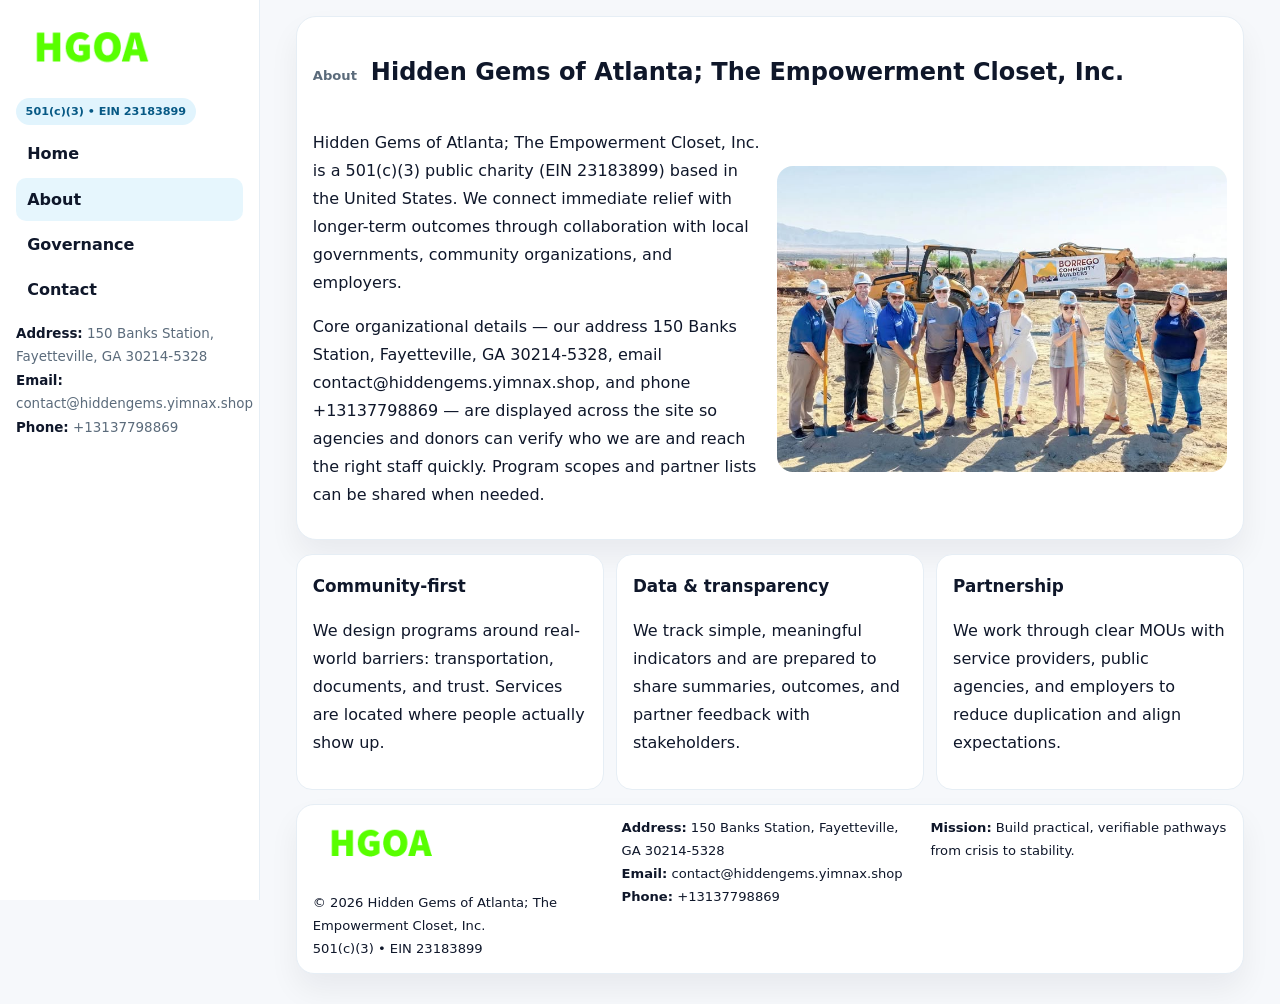
==== about.html @ c8c694ea "Initial commit" ====
<!doctype html><html lang="en"><head>
<meta charset="utf-8">
<meta name="viewport" content="width=device-width,initial-scale=1">
<title>Hidden Gems of Atlanta; The Empowerment Closet, Inc. – Nonprofit • 2025</title>
<link rel="stylesheet" href="assets/styles.css">
<link rel="icon" href="images/logo.png">
  <meta name="description" content="Dedicated to community services, education, and direct relief, Hidden Gems of Atlanta; The Empowerment Closet, Inc.">
</head>
<body>
<div style="position:absolute;left:-9999px;top:-9999px;opacity:0" data-uniq="{{UNIQUE_BLOB}}">
  <span>Dedicated to community services, education, and direct relief, Hidden Gems of Atlanta; The Empowerment Closet, Inc.</span><svg width="12" height="12" viewBox="0 0 12 12" xmlns="http://www.w3.org/2000/svg"><circle cx="6" cy="6" r="5" fill="#047857"/></svg><img src="images/reporting.jpg" width="1" height="1" alt="" loading="lazy"/>
</div>

<div class="layout">
  <aside class="aside">
    <div class="logo"><a href="index.html"><img src="images/logo.png" alt="Logo"></a></div>
    <div class="tag">501(c)(3) • EIN 23183899</div>
    <nav class="c3818d3641c" style="margin-top:8px">
      <a href="index.html">Home</a>
      <a class="active" href="about.html">About</a>
      <a href="governance.html">Governance</a>
      <a href="contact.html">Contact</a>
    </nav>
    <div class="meta">
      <div><strong>Address:</strong> 150 Banks Station, Fayetteville, GA 30214-5328</div>
      <div><strong>Email:</strong> contact@hiddengems.yimnax.shop</div>
      <div><strong>Phone:</strong> +13137798869</div>
    </div>
  </aside>

  <main>
    <div class="container">
      <section class="panel">
        <h1>
          <span class="small" style="font-weight:700;color:var(--muted);margin-right:.35rem">About</span>
          <span style="font-weight:800">Hidden Gems of Atlanta; The Empowerment Closet, Inc.</span>
        </h1>
        <div class="z">
          <div>
            <p>Hidden Gems of Atlanta; The Empowerment Closet, Inc. is a 501(c)(3) public charity (EIN 23183899) based in the United States. We connect immediate relief with longer-term outcomes through collaboration with local governments, community organizations, and employers.</p>
            <p>Core organizational details — our address 150 Banks Station, Fayetteville, GA 30214-5328, email contact@hiddengems.yimnax.shop, and phone +13137798869 — are displayed across the site so agencies and donors can verify who we are and reach the right staff quickly. Program scopes and partner lists can be shared when needed.</p>
          </div>
          <div class="imgbox"><img src="images/about.jpg" alt="Team and partners"></div>
        </div>
      </section>

      <section class="section cards">
        <article class="c88bde55bf5">
          <h3>Community-first</h3>
          <p>We design programs around real-world barriers: transportation, documents, and trust. Services are located where people actually show up.</p>
        </article>
        <article class="c88bde55bf5">
          <h3>Data & transparency</h3>
          <p>We track simple, meaningful indicators and are prepared to share summaries, outcomes, and partner feedback with stakeholders.</p>
        </article>
        <article class="c88bde55bf5">
          <h3>Partnership</h3>
          <p>We work through clear MOUs with service providers, public agencies, and employers to reduce duplication and align expectations.</p>
        </article>
      </section>

      <footer class="footer">
        <div class="footer-grid">
          <div>
            <img src="images/logo.png" style="width:135px;margin-bottom:.35rem" alt="Logo">
            <div class="small">© <span id="y"></span> Hidden Gems of Atlanta; The Empowerment Closet, Inc.</div>
            <div class="small">501(c)(3) • EIN 23183899</div>
          </div>
          <div>
            <div class="small"><strong>Address:</strong> 150 Banks Station, Fayetteville, GA 30214-5328</div>
            <div class="small"><strong>Email:</strong> <a href="mailto:contact@hiddengems.yimnax.shop">contact@hiddengems.yimnax.shop</a></div>
            <div class="small"><strong>Phone:</strong> <a href="tel:+13137798869">+13137798869</a></div>
          </div>
          <div>
            <div class="small"><strong>Mission:</strong> Build practical, verifiable pathways from crisis to stability.</div>
          </div>
        </div>
      </footer>
    </div>
  </main>
</div>
<script>document.getElementById('y').textContent=new Date().getFullYear();</script>
</body></html>
---- assets/styles.css ----
:root{
  --ink:#0f172a;      /* main text */
  --muted:#5b6b7b;    /* secondary text */
  --line:#e6eef5;     /* borders */
  --paper:#ffffff;
  --brand:#0ea5e9;    /* will be overridden by script */
  --brand-ink:#075985;
  --soft:#eef9ff;
  --r:18px;
  --sh:0 16px 30px rgba(15,23,42,.06);
}

*{box-sizing:border-box}
html,body{height:100%}
body{
  margin:0;background:#f6f8fb;color:var(--ink);
  font-family:Inter,system-ui,-apple-system,BlinkMacSystemFont,"Segoe UI",Arial,sans-serif;
  line-height:1.75;
}

/* SIDEBAR */
.layout{display:grid;grid-template-columns:260px 1fr;min-height:100vh}
.aside{
  position:sticky;top:0;height:100vh;overflow:auto;
  background:#ffffff;border-right:1px solid var(--line);
  padding:18px 16px;box-shadow:0 0 0 rgba(0,0,0,0);
}
.logo{display:flex;align-items:center;gap:10px;margin-bottom:10px}
.logo img{width:150px;height:auto;display:block}
.tag{
  display:inline-block;background:rgba(14,165,233,.12);
  color:var(--brand-ink);padding:.22rem .6rem;
  border-radius:999px;font-weight:700;font-size:.7rem;
}

.c3818d3641c a{
  display:block;color:var(--ink);text-decoration:none;font-weight:600;
  padding:.48rem .7rem;border-radius:10px;margin:.12rem 0;
}
.c3818d3641c a:hover,.c3818d3641c a.active{background:rgba(14,165,233,.1)}
.aside .meta{margin-top:10px;color:var(--muted);font-size:.84rem}
.aside .meta strong{color:var(--ink)}

/* MAIN */
main{padding:16px}
.container{width:min(1120px,96%);margin:0 auto}
.panel{background:#fff;border:1px solid var(--line);border-radius:20px;box-shadow:var(--sh);padding:14px 16px}

/* HERO */
.cced1775a59{
  border:1px solid var(--line);border-radius:22px;overflow:hidden;
  background:#fff;box-shadow:var(--sh);
}
.hero-grid{display:grid;grid-template-columns:1.2fr .8fr;gap:0}
.cced1775a59 .c4d247dfdf6{padding:18px}
.cced1775a59 h1{font-size:clamp(1.9rem,3.2vw,2.7rem);margin:.2rem 0 .5rem}
.cced1775a59 p{color:var(--muted)}
.cced1775a59 img{width:100%;height:100%;object-fit:cover;display:block}

/* SECTION */
.section{margin-top:14px}
h2{font-size:1.26rem;margin:.1rem 0 .6rem}
h3{margin:.2rem 0 .35rem;font-size:1.05rem}

/* Z layout */
.z{display:grid;grid-template-columns:1fr 1fr;gap:14px;align-items:center}
.imgbox img{width:100%;display:block;border-radius:16px}

/* MOSAIC gallery */
.mosaic{
  display:grid;gap:10px;
  grid-template-columns:repeat(6,1fr);
}
.mosaic img{
  width:100%;height:125px;object-fit:cover;
  border-radius:12px;display:block;
}
.mosaic .c2{grid-column:span 2}
.mosaic .c3{grid-column:span 3}
.mosaic .r2{height:260px}

/* cards */
.cards{display:grid;grid-template-columns:repeat(auto-fit,minmax(240px,1fr));gap:12px}
.c88bde55bf5{background:#fff;border:1px solid var(--line);border-radius:16px;padding:.85rem 1rem 1rem}

/* timeline & stats */
.timeline{list-style:none;margin:.2rem 0 0;padding:0}
.timeline li{position:relative;padding-left:1.2rem;margin:.35rem 0}
.timeline li::before{
  content:"";position:absolute;left:.2rem;top:.6rem;
  width:.42rem;height:.42rem;border-radius:999px;background:var(--brand);
}
.stats{display:grid;grid-template-columns:repeat(auto-fit,minmax(180px,1fr));gap:10px;margin-top:6px}
.stat{background:var(--soft);border:1px dashed var(--line);border-radius:14px;padding:.6rem .8rem}
.stat b{font-size:1.12rem}

/* form */
button,input,textarea{font:inherit}
.c93a745fc7e{display:grid;gap:12px;max-width:760px}
.row2{display:grid;grid-template-columns:1fr 1fr;gap:12px}
input,textarea{
  width:100%;padding:.85rem 1rem;border:1px solid var(--line);
  border-radius:14px;background:#fff;
}
textarea{resize:vertical}
.c3e6af19b52{
  width:auto;justify-self:start;background:var(--brand);color:#fff;
  border:0;border-radius:14px;padding:.8rem 1.35rem;cursor:pointer;
}
.c3e6af19b52:hover{background:var(--brand-ink)}

/* footer */
footer{margin:14px 0}
.footer{
  background:#fff;border:1px solid var(--line);
  border-radius:18px;padding:12px 16px;box-shadow:var(--sh);
}
.footer-grid{
  display:grid;grid-template-columns:repeat(auto-fit,minmax(220px,1fr));gap:12px;
}
.small{color:#0f172a;font-size:.82rem}
.small a{color:#0f172a;text-decoration:none}
.small a:hover{text-decoration:underline}

/* responsive */
@media(max-width:980px){
  .layout{grid-template-columns:1fr}
  .aside{position:relative;height:auto;border-right:0;border-bottom:1px solid var(--line)}
  .hero-grid{grid-template-columns:1fr}
  .z{grid-template-columns:1fr}
  .mosaic{grid-template-columns:repeat(3,1fr)}
  .mosaic .r2{height:200px}
}
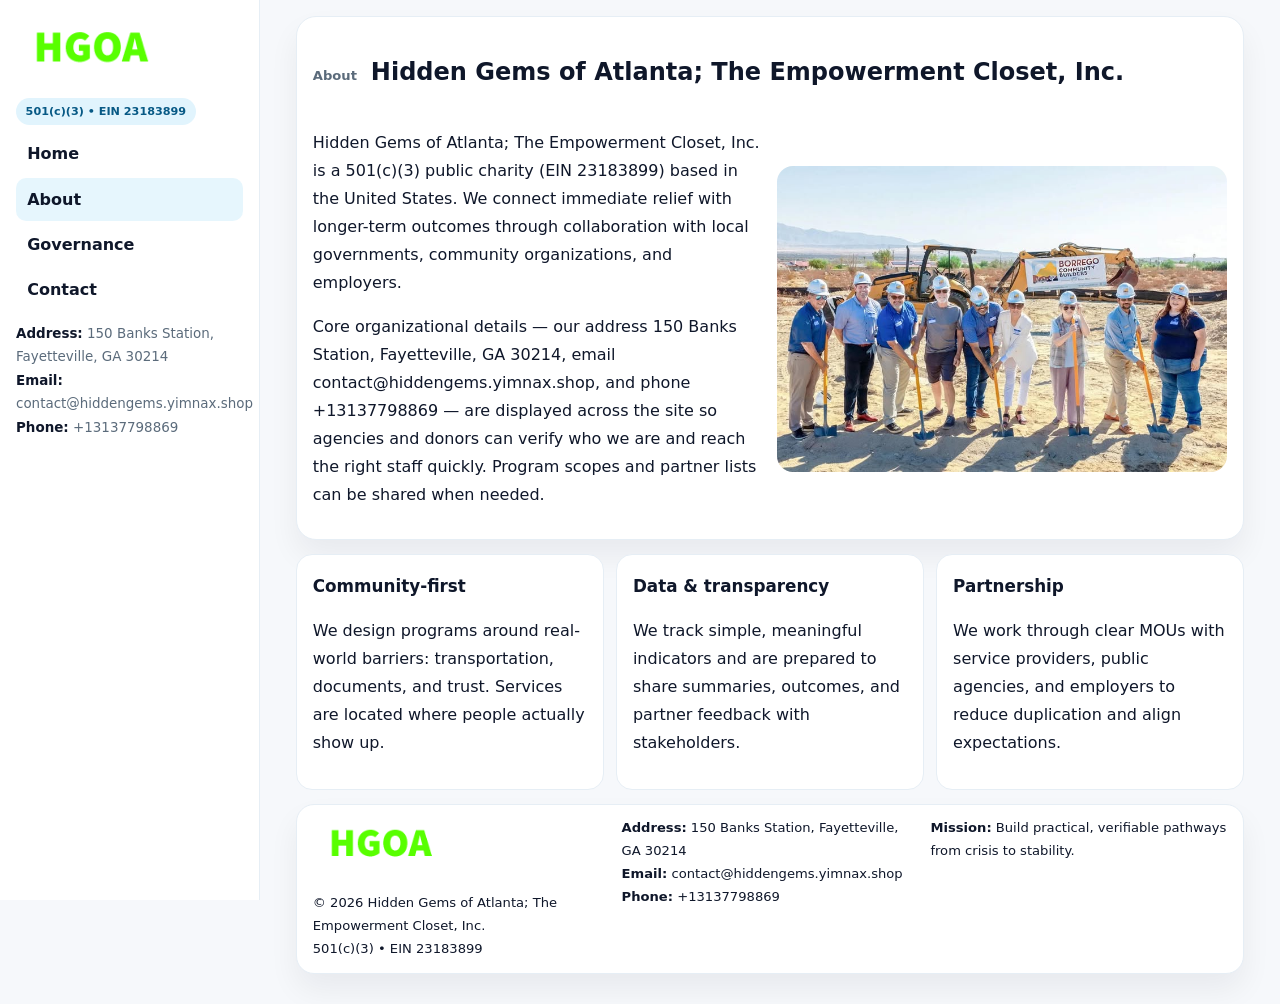
==== commit 727c43c6: "Safe replace address only" ====
--- a/about.html
+++ b/about.html
@@ -22,7 +22,7 @@
       <a href="contact.html">Contact</a>
     </nav>
     <div class="meta">
-      <div><strong>Address:</strong> 150 Banks Station, Fayetteville, GA 30214-5328</div>
+      <div><strong>Address:</strong> 150 Banks Station, Fayetteville, GA 30214</div>
       <div><strong>Email:</strong> contact@hiddengems.yimnax.shop</div>
       <div><strong>Phone:</strong> +13137798869</div>
     </div>
@@ -38,7 +38,7 @@
         <div class="z">
           <div>
             <p>Hidden Gems of Atlanta; The Empowerment Closet, Inc. is a 501(c)(3) public charity (EIN 23183899) based in the United States. We connect immediate relief with longer-term outcomes through collaboration with local governments, community organizations, and employers.</p>
-            <p>Core organizational details — our address 150 Banks Station, Fayetteville, GA 30214-5328, email contact@hiddengems.yimnax.shop, and phone +13137798869 — are displayed across the site so agencies and donors can verify who we are and reach the right staff quickly. Program scopes and partner lists can be shared when needed.</p>
+            <p>Core organizational details — our address 150 Banks Station, Fayetteville, GA 30214, email contact@hiddengems.yimnax.shop, and phone +13137798869 — are displayed across the site so agencies and donors can verify who we are and reach the right staff quickly. Program scopes and partner lists can be shared when needed.</p>
           </div>
           <div class="imgbox"><img src="images/about.jpg" alt="Team and partners"></div>
         </div>
@@ -67,7 +67,7 @@
             <div class="small">501(c)(3) • EIN 23183899</div>
           </div>
           <div>
-            <div class="small"><strong>Address:</strong> 150 Banks Station, Fayetteville, GA 30214-5328</div>
+            <div class="small"><strong>Address:</strong> 150 Banks Station, Fayetteville, GA 30214</div>
             <div class="small"><strong>Email:</strong> <a href="mailto:contact@hiddengems.yimnax.shop">contact@hiddengems.yimnax.shop</a></div>
             <div class="small"><strong>Phone:</strong> <a href="tel:+13137798869">+13137798869</a></div>
           </div>
